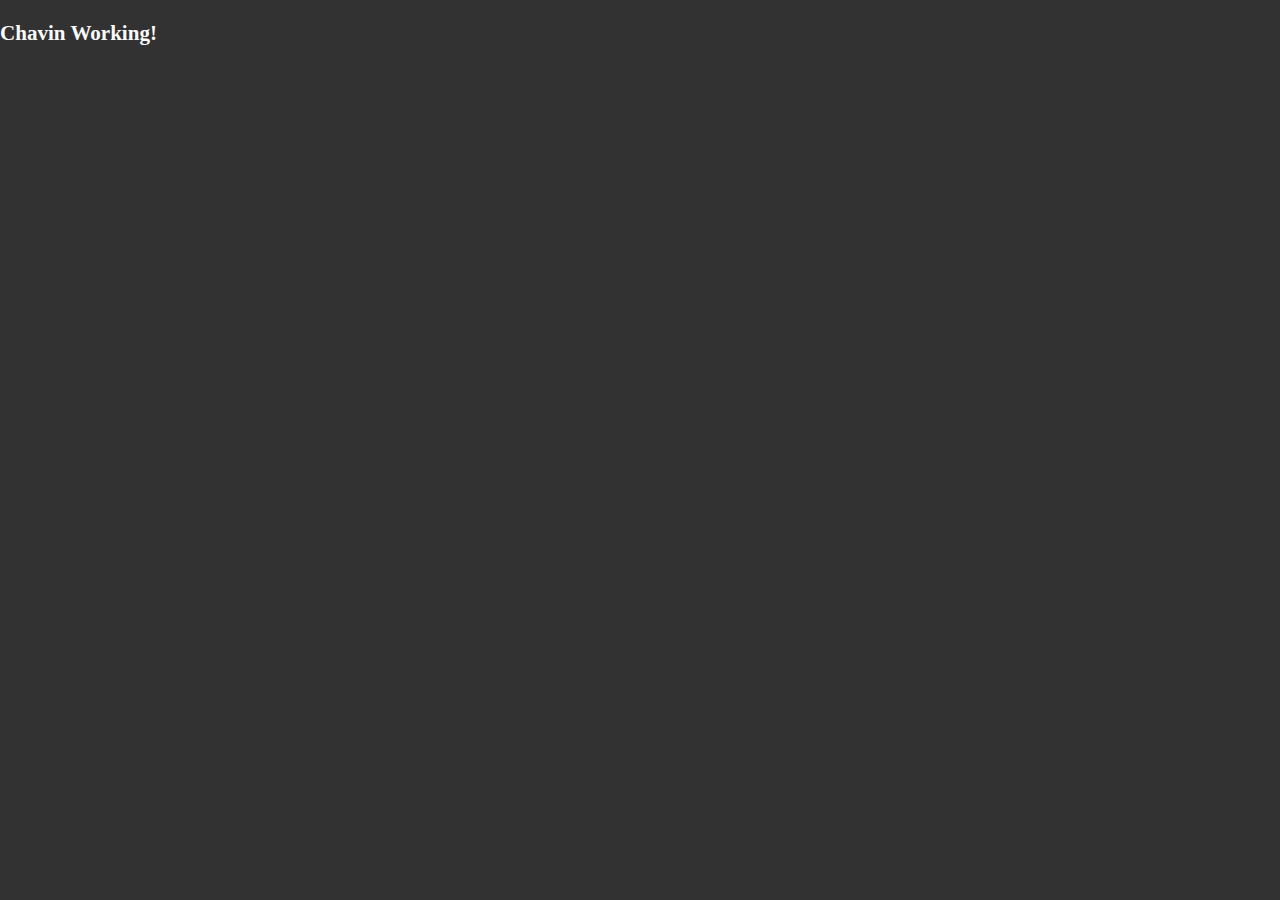
==== public/index.html @ 0f7941a7 "Start" ====
<!DOCTYPE html>
<html lang="en" ng-app="app">

<head>
    <meta charset="UTF-8">
    <title></title>
    <meta name="viewport" content="width=device-width, initial-scale=1, maximum-scale=1, user-scalable=no">
    <link rel="stylesheet" href="assets/style.css">
  
</head>

<body ng-controller="AppController">
    <h3>Chavin Working!</h3>
</body>

</html>
---- public/assets/style.css ----
@font-face {
    font-family: 'Omnes Light';
    src: url(./fonts/SF-UI-Text-Light.otf) format('opentype');
    /*    src: url(./fonts/Omnes_ATT%20II%20Light.otf) format('opentype');*/
}

@font-face {
    font-family: 'SF';
    src: url(./fonts/Omnes_ATT%20II-Regular.otf) format('opentype');
}

@font-face {
    font-family: 'SF Light';
    src: url(./fonts/Omnes_ATTW02.ttf) format('truetype');
}

@font-face {
    font-family: 'Omnes Medium';
    src: url(./fonts/SF-UI-Text-Light.otf) format('opentype');
}

@font-face {
    font-family: 'Omnes W';
    src: url(./fonts/SF-UI-Text-Light.otf) format('opentype');
}

@font-face {
    font-family: 'Omnes';
    src: url(./fonts/SF-UI-Text-Light.otf) format('opentype');
}

* {
    -webkit-box-sizing: border-box;
    -moz-box-sizing: border-box;
    box-sizing: border-box;
}

body {
    background: rgb(50,50,50);
    color: rgb(250,250,250);
    font-size: 18px;
    padding: 0;
    font-family: 'Omnes'!important;
    margin: 0;
    -webkit-font-smoothing: antialiased;
    -moz-osx-font-smoothing: grayscale;
}
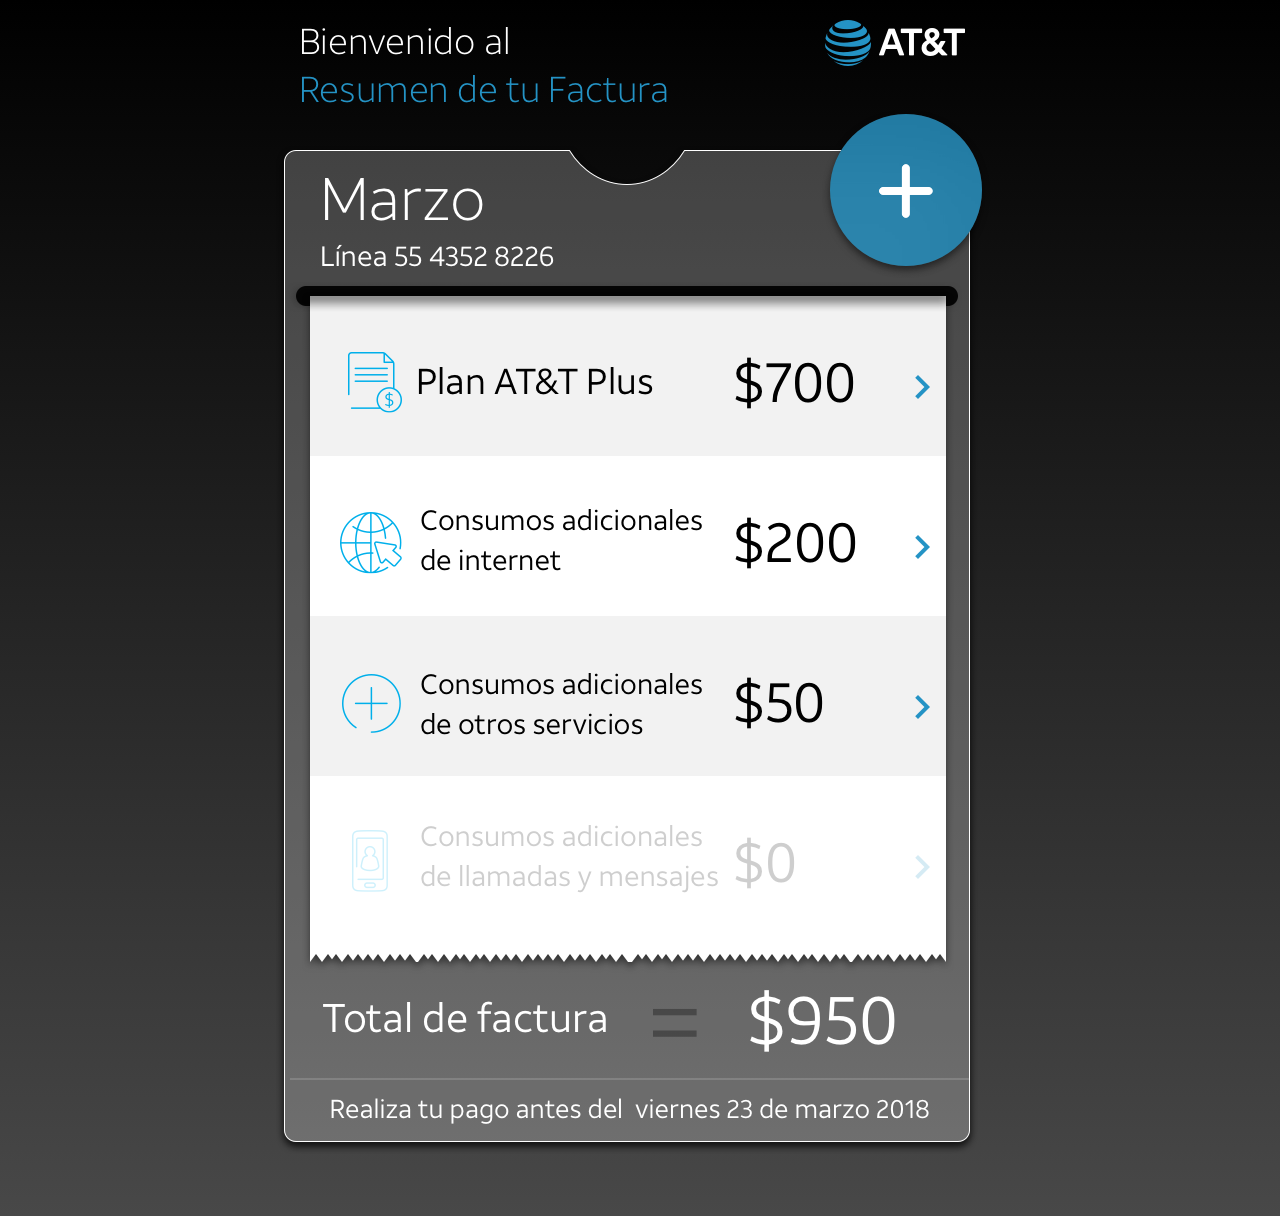
==== commit 6e6bce5a: "v2" ====
--- a/public/index.html
+++ b/public/index.html
@@ -1,16 +1,64 @@
 <!DOCTYPE html>
-<html lang="en" ng-app="app">
+<html class="nojs html css_verticalspacer" lang="es-ES">
+ <head>
 
-<head>
-    <meta charset="UTF-8">
-    <title></title>
-    <meta name="viewport" content="width=device-width, initial-scale=1, maximum-scale=1, user-scalable=no">
-    <link rel="stylesheet" href="assets/style.css">
+  <meta http-equiv="Content-type" content="text/html;charset=UTF-8"/>
+  <meta name="generator" content="2018.0.0.379"/>
+  <meta name="viewport" content="width=device-width, initial-scale=1.0"/>
   
-</head>
+  <script type="text/javascript">
+   // Update the 'nojs'/'js' class on the html node
+document.documentElement.className = document.documentElement.className.replace(/\bnojs\b/g, 'js');
 
-<body ng-controller="AppController">
-    <h3>Chavin Working!</h3>
-</body>
+// Check that all required assets are uploaded and up-to-date
+if(typeof Muse == "undefined") window.Muse = {}; window.Muse.assets = {"required":["museutils.js", "museconfig.js", "jquery.watch.js", "require.js", "index.css"], "outOfDate":[]};
+</script>
+  
+  <title>Inicio</title>
+  <!-- CSS -->
+  <link rel="stylesheet" type="text/css" href="css/site_global.css?crc=444006867"/>
+  <link rel="stylesheet" type="text/css" href="css/index.css?crc=236476203" id="pagesheet"/>
+   </head>
+ <body>
 
-</html>+  <div class="gradient clearfix borderbox" id="page"><!-- column -->
+   <div class="clip_frame colelem" id="u263"><!-- image -->
+    <img class="block" id="u263_img" src="images/2.png?crc=436520046" alt="" data-heightwidthratio="0.12650602409638553" data-image-width="664" data-image-height="84"/>
+   </div>
+   <div class="clearfix colelem" id="pu253"><!-- group -->
+    <div class="clip_frame grpelem" id="u253"><!-- image -->
+     <img class="block" id="u253_img" src="images/1.png?crc=160763967" alt="" data-heightwidthratio="1.4621848739495797" data-image-width="714" data-image-height="1044"/>
+    </div>
+    <a class="nonblock nontext grpelem" id="u491" href="men%c3%ba.html"><!-- content --><div class="fluid_height_spacer"></div></a>
+    <a class="nonblock nontext grpelem" id="u518" href="plan.html"><!-- content --><div class="fluid_height_spacer"></div></a>
+    <a class="nonblock nontext grpelem" id="u521" href="ineternet.html"><!-- content --><div class="fluid_height_spacer"></div></a>
+    <a class="nonblock nontext grpelem" id="u524" href="servicios.html"><!-- content --><div class="fluid_height_spacer"></div></a>
+   </div>
+   <div class="verticalspacer" data-offset-top="1154" data-content-above-spacer="1154" data-content-below-spacer="62" data-sizePolicy="fixed" data-pintopage="page_fixedLeft"></div>
+  </div>
+  <!-- Other scripts -->
+  <script type="text/javascript">
+   // Decide weather to suppress missing file error or not based on preference setting
+var suppressMissingFileError = false
+</script>
+  <script type="text/javascript">
+   window.Muse.assets.check=function(d){if(!window.Muse.assets.checked){window.Muse.assets.checked=!0;var b={},c=function(a,b){if(window.getComputedStyle){var c=window.getComputedStyle(a,null);return c&&c.getPropertyValue(b)||c&&c[b]||""}if(document.documentElement.currentStyle)return(c=a.currentStyle)&&c[b]||a.style&&a.style[b]||"";return""},a=function(a){if(a.match(/^rgb/))return a=a.replace(/\s+/g,"").match(/([\d\,]+)/gi)[0].split(","),(parseInt(a[0])<<16)+(parseInt(a[1])<<8)+parseInt(a[2]);if(a.match(/^\#/))return parseInt(a.substr(1),
+16);return 0},g=function(g){for(var f=document.getElementsByTagName("link"),h=0;h<f.length;h++)if("text/css"==f[h].type){var i=(f[h].href||"").match(/\/?css\/([\w\-]+\.css)\?crc=(\d+)/);if(!i||!i[1]||!i[2])break;b[i[1]]=i[2]}f=document.createElement("div");f.className="version";f.style.cssText="display:none; width:1px; height:1px;";document.getElementsByTagName("body")[0].appendChild(f);for(h=0;h<Muse.assets.required.length;){var i=Muse.assets.required[h],l=i.match(/([\w\-\.]+)\.(\w+)$/),k=l&&l[1]?
+l[1]:null,l=l&&l[2]?l[2]:null;switch(l.toLowerCase()){case "css":k=k.replace(/\W/gi,"_").replace(/^([^a-z])/gi,"_$1");f.className+=" "+k;k=a(c(f,"color"));l=a(c(f,"backgroundColor"));k!=0||l!=0?(Muse.assets.required.splice(h,1),"undefined"!=typeof b[i]&&(k!=b[i]>>>24||l!=(b[i]&16777215))&&Muse.assets.outOfDate.push(i)):h++;f.className="version";break;case "js":h++;break;default:throw Error("Unsupported file type: "+l);}}d?d().jquery!="1.8.3"&&Muse.assets.outOfDate.push("jquery-1.8.3.min.js"):Muse.assets.required.push("jquery-1.8.3.min.js");
+f.parentNode.removeChild(f);if(Muse.assets.outOfDate.length||Muse.assets.required.length)f="Puede que determinados archivos falten en el servidor o sean incorrectos. Limpie la cache del navegador e inténtelo de nuevo. Si el problema persiste, póngase en contacto con el administrador del sitio web.",g&&Muse.assets.outOfDate.length&&(f+="\nOut of date: "+Muse.assets.outOfDate.join(",")),g&&Muse.assets.required.length&&(f+="\nMissing: "+Muse.assets.required.join(",")),suppressMissingFileError?(f+="\nUse SuppressMissingFileError key in AppPrefs.xml to show missing file error pop up.",console.log(f)):alert(f)};location&&location.search&&location.search.match&&location.search.match(/muse_debug/gi)?
+setTimeout(function(){g(!0)},5E3):g()}};
+var muse_init=function(){require.config({baseUrl:""});require(["jquery","museutils","whatinput","jquery.watch"],function(d){var $ = d;$(document).ready(function(){try{
+window.Muse.assets.check($);/* body */
+Muse.Utils.transformMarkupToFixBrowserProblemsPreInit();/* body */
+Muse.Utils.prepHyperlinks(true);/* body */
+Muse.Utils.makeButtonsVisibleAfterSettingMinWidth();/* body */
+Muse.Utils.fullPage('#page');/* 100% height page */
+Muse.Utils.showWidgetsWhenReady();/* body */
+Muse.Utils.transformMarkupToFixBrowserProblems();/* body */
+}catch(b){if(b&&"function"==typeof b.notify?b.notify():Muse.Assert.fail("Error calling selector function: "+b),false)throw b;}})})};
+
+</script>
+  <!-- RequireJS script -->
+  <script src="scripts/require.js?crc=4157109226" type="text/javascript" async data-main="scripts/museconfig.js?crc=4153641093" onload="if (requirejs) requirejs.onError = function(requireType, requireModule) { if (requireType && requireType.toString && requireType.toString().indexOf && 0 <= requireType.toString().indexOf('#scripterror')) window.Muse.assets.check(); }" onerror="window.Muse.assets.check();"></script>
+   </body>
+</html>
--- a/public/css/site_global.css
+++ b/public/css/site_global.css
@@ -0,0 +1 @@
+html{min-height:100%;min-width:100%;-ms-text-size-adjust:none;}body,div,dl,dt,dd,ul,ol,li,nav,h1,h2,h3,h4,h5,h6,pre,code,form,fieldset,legend,input,button,textarea,p,blockquote,th,td,a{margin:0px;padding:0px;border-width:0px;border-style:solid;border-color:transparent;-webkit-transform-origin:left top;-ms-transform-origin:left top;-o-transform-origin:left top;transform-origin:left top;background-repeat:no-repeat;}button.submit-btn{-moz-box-sizing:content-box;-webkit-box-sizing:content-box;box-sizing:content-box;}.transition{-webkit-transition-property:background-image,background-position,background-color,border-color,border-radius,color,font-size,font-style,font-weight,letter-spacing,line-height,text-align,box-shadow,text-shadow,opacity;transition-property:background-image,background-position,background-color,border-color,border-radius,color,font-size,font-style,font-weight,letter-spacing,line-height,text-align,box-shadow,text-shadow,opacity;}.transition *{-webkit-transition:inherit;transition:inherit;}table{border-collapse:collapse;border-spacing:0px;}fieldset,img{border:0px;border-style:solid;-webkit-transform-origin:left top;-ms-transform-origin:left top;-o-transform-origin:left top;transform-origin:left top;}address,caption,cite,code,dfn,em,strong,th,var,optgroup{font-style:inherit;font-weight:inherit;}del,ins{text-decoration:none;}li{list-style:none;}caption,th{text-align:left;}h1,h2,h3,h4,h5,h6{font-size:100%;font-weight:inherit;}input,button,textarea,select,optgroup,option{font-family:inherit;font-size:inherit;font-style:inherit;font-weight:inherit;}.form-grp input,.form-grp textarea{-webkit-appearance:none;-webkit-border-radius:0;}body{font-family:Arial, Helvetica Neue, Helvetica, sans-serif;text-align:left;font-size:14px;line-height:17px;word-wrap:break-word;text-rendering:optimizeLegibility;-moz-font-feature-settings:'liga';-ms-font-feature-settings:'liga';-webkit-font-feature-settings:'liga';font-feature-settings:'liga';}a:link{color:#0000FF;text-decoration:underline;}a:visited{color:#800080;text-decoration:underline;}a:hover{color:#0000FF;text-decoration:underline;}a:active{color:#EE0000;text-decoration:underline;}a.nontext{color:black;text-decoration:none;font-style:normal;font-weight:normal;}.normal_text{color:#000000;direction:ltr;font-family:Arial, Helvetica Neue, Helvetica, sans-serif;font-size:14px;font-style:normal;font-weight:normal;letter-spacing:0px;line-height:17px;text-align:left;text-decoration:none;text-indent:0px;text-transform:none;vertical-align:0px;padding:0px;}.list0 li:before{position:absolute;right:100%;letter-spacing:0px;text-decoration:none;font-weight:normal;font-style:normal;}.rtl-list li:before{right:auto;left:100%;}.nls-None > li:before,.nls-None .list3 > li:before,.nls-None .list6 > li:before{margin-right:6px;content:'•';}.nls-None .list1 > li:before,.nls-None .list4 > li:before,.nls-None .list7 > li:before{margin-right:6px;content:'○';}.nls-None,.nls-None .list1,.nls-None .list2,.nls-None .list3,.nls-None .list4,.nls-None .list5,.nls-None .list6,.nls-None .list7,.nls-None .list8{padding-left:34px;}.nls-None.rtl-list,.nls-None .list1.rtl-list,.nls-None .list2.rtl-list,.nls-None .list3.rtl-list,.nls-None .list4.rtl-list,.nls-None .list5.rtl-list,.nls-None .list6.rtl-list,.nls-None .list7.rtl-list,.nls-None .list8.rtl-list{padding-left:0px;padding-right:34px;}.nls-None .list2 > li:before,.nls-None .list5 > li:before,.nls-None .list8 > li:before{margin-right:6px;content:'-';}.nls-None.rtl-list > li:before,.nls-None .list1.rtl-list > li:before,.nls-None .list2.rtl-list > li:before,.nls-None .list3.rtl-list > li:before,.nls-None .list4.rtl-list > li:before,.nls-None .list5.rtl-list > li:before,.nls-None .list6.rtl-list > li:before,.nls-None .list7.rtl-list > li:before,.nls-None .list8.rtl-list > li:before{margin-right:0px;margin-left:6px;}.TabbedPanelsTab{white-space:nowrap;}.MenuBar .MenuBarView,.MenuBar .SubMenuView{display:block;list-style:none;}.MenuBar .SubMenu{display:none;position:absolute;}.NoWrap{white-space:nowrap;word-wrap:normal;}.rootelem{margin-left:auto;margin-right:auto;}.colelem{display:inline;float:left;clear:both;}.clearfix:after{content:"\0020";visibility:hidden;display:block;height:0px;clear:both;}*:first-child+html .clearfix{zoom:1;}.clip_frame{overflow:hidden;}.popup_anchor{position:relative;width:0px;height:0px;}.allow_click_through *{pointer-events:auto;}.popup_element{z-index:100000;}.svg{display:block;vertical-align:top;}span.wrap{content:'';clear:left;display:block;}span.actAsInlineDiv{display:inline-block;}.position_content,.excludeFromNormalFlow{float:left;}.preload_images{position:absolute;overflow:hidden;left:-9999px;top:-9999px;height:1px;width:1px;}.preload{height:1px;width:1px;}.animateStates{-webkit-transition:0.3s ease-in-out;-moz-transition:0.3s ease-in-out;-o-transition:0.3s ease-in-out;transition:0.3s ease-in-out;}[data-whatinput="mouse"] *:focus,[data-whatinput="touch"] *:focus,input:focus,textarea:focus{outline:none;}textarea{resize:none;overflow:auto;}.allow_click_through,.fld-prompt{pointer-events:none;}.wrapped-input{position:absolute;top:0px;left:0px;background:transparent;border:none;}.submit-btn{z-index:50000;cursor:pointer;}.anchor_item{width:22px;height:18px;}.MenuBar .SubMenuVisible,.MenuBarVertical .SubMenuVisible,.MenuBar .SubMenu .SubMenuVisible,.popup_element.Active,span.actAsPara,.actAsDiv,a.nonblock.nontext,img.block{display:block;}.widget_invisible,.js .invi,.js .mse_pre_init{visibility:hidden;}.ose_ei{visibility:hidden;z-index:0;}.no_vert_scroll{overflow-y:hidden;}.always_vert_scroll{overflow-y:scroll;}.always_horz_scroll{overflow-x:scroll;}.fullscreen{overflow:hidden;left:0px;top:0px;position:fixed;height:100%;width:100%;-moz-box-sizing:border-box;-webkit-box-sizing:border-box;-ms-box-sizing:border-box;box-sizing:border-box;}.fullwidth{position:absolute;}.borderbox{-moz-box-sizing:border-box;-webkit-box-sizing:border-box;-ms-box-sizing:border-box;box-sizing:border-box;}.scroll_wrapper{position:absolute;overflow:auto;left:0px;right:0px;top:0px;bottom:0px;padding-top:0px;padding-bottom:0px;margin-top:0px;margin-bottom:0px;}.browser_width > *{position:absolute;left:0px;right:0px;}.grpelem,.accordion_wrapper{display:inline;float:left;}.fld-checkbox input[type=checkbox],.fld-radiobutton input[type=radio]{position:absolute;overflow:hidden;clip:rect(0px, 0px, 0px, 0px);height:1px;width:1px;margin:-1px;padding:0px;border:0px;}.fld-checkbox input[type=checkbox] + label,.fld-radiobutton input[type=radio] + label{display:inline-block;background-repeat:no-repeat;cursor:pointer;float:left;width:100%;height:100%;}.pointer_cursor,.fld-recaptcha-mode,.fld-recaptcha-refresh,.fld-recaptcha-help{cursor:pointer;}p,h1,h2,h3,h4,h5,h6,ol,ul,span.actAsPara{max-height:1000000px;}.superscript{vertical-align:super;font-size:66%;line-height:0px;}.subscript{vertical-align:sub;font-size:66%;line-height:0px;}.horizontalSlideShow{-ms-touch-action:pan-y;touch-action:pan-y;}.verticalSlideShow{-ms-touch-action:pan-x;touch-action:pan-x;}.colelem100,.verticalspacer{clear:both;}.list0 li,.MenuBar .MenuItemContainer,.SlideShowContentPanel .fullscreen img,.css_verticalspacer .verticalspacer{position:relative;}.popup_element.Inactive,.js .disn,.js .an_invi,.hidden,.breakpoint{display:none;}#muse_css_mq{position:absolute;display:none;background-color:#FFFFFE;}.fluid_height_spacer{width:0.01px;}.muse_check_css{display:none;position:fixed;}@media screen and (-webkit-min-device-pixel-ratio:0){body{text-rendering:auto;}}--- a/public/css/index.css
+++ b/public/css/index.css
@@ -0,0 +1 @@
+.version.index{color:#00000E;background-color:#18572B;}#muse_css_mq{background-color:#FFFFFF;}#page{z-index:1;min-height:618px;background:-webkit-gradient(linear, center top, center bottom, from(#000000),color-stop(100%, #484848));background:-webkit-linear-gradient(top,#000000 ,#484848 100%);background:linear-gradient(to bottom,#000000 ,#484848 100%);filter:progid:DXImageTransform.Microsoft.gradient(startColorstr=#FF000000, endColorstr=#FF484848, GradientType=0);-ms-filter:"progid:DXImageTransform.Microsoft.gradient(startColorstr='#FF000000', endColorstr='#FF484848', GradientType=0)";border-width:0px;border-color:#000000;padding-top:20px;padding-bottom:62px;width:100%;max-width:768px;margin-left:auto;margin-right:auto;}#u263{z-index:4;background-color:transparent;position:relative;width:86.46%;margin-left:5.86%;}#pu253{z-index:2;margin-top:6px;width:92.97%;margin-left:2.61%;}#u253{z-index:2;background-color:transparent;position:relative;margin-right:-10000px;width:100%;}#u263_img,#u253_img{width:100%;}#u491{z-index:6;position:relative;margin-right:-10000px;width:23.25%;left:76.76%;}#u491 .fluid_height_spacer{padding-bottom:106.02409638554218%;}#u518{z-index:7;position:relative;margin-right:-10000px;margin-top:182px;width:88.52%;left:4.91%;}#u521{z-index:8;position:relative;margin-right:-10000px;margin-top:344px;width:88.52%;left:5.05%;}#u524{z-index:9;position:relative;margin-right:-10000px;margin-top:506px;width:88.52%;left:4.91%;}.ie #u491,.ie #u518,.ie #u521,.ie #u524{background-color:#FFFFFF;opacity:0.01;-ms-filter:"progid:DXImageTransform.Microsoft.Alpha(Opacity=1)";filter:alpha(opacity=1);}#u518 .fluid_height_spacer,#u521 .fluid_height_spacer,#u524 .fluid_height_spacer{padding-bottom:25.63291139240506%;}.css_verticalspacer .verticalspacer{height:calc(100vh - 1216px);}.html{background-color:#000000;background:-webkit-gradient(linear, center top, center bottom, from(#000000),color-stop(100%, #484848));background:-webkit-linear-gradient(top,#000000 ,#484848 100%);background:linear-gradient(to bottom,#000000 ,#484848 100%);filter:progid:DXImageTransform.Microsoft.gradient(startColorstr=#FF000000, endColorstr=#FF484848, GradientType=0);-ms-filter:"progid:DXImageTransform.Microsoft.gradient(startColorstr='#FF000000', endColorstr='#FF484848', GradientType=0)";}body{position:relative;min-width:320px;}